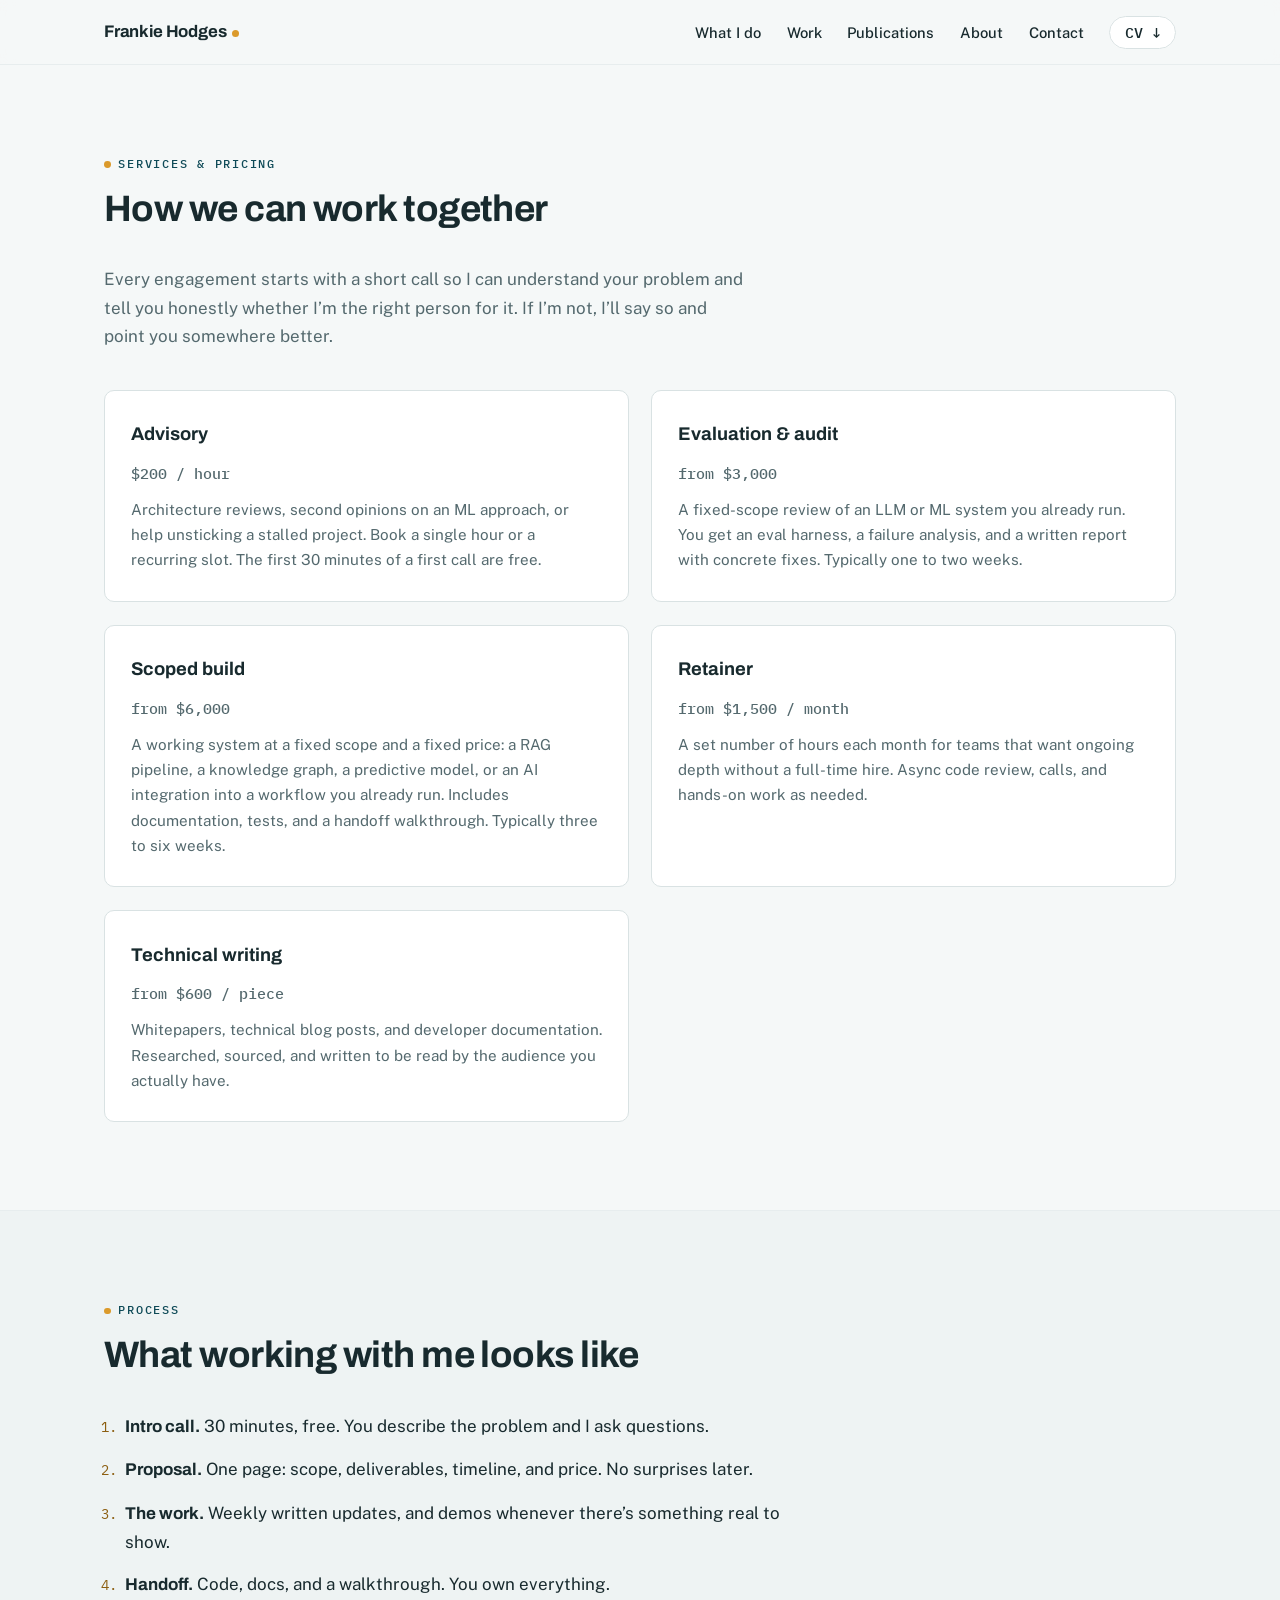
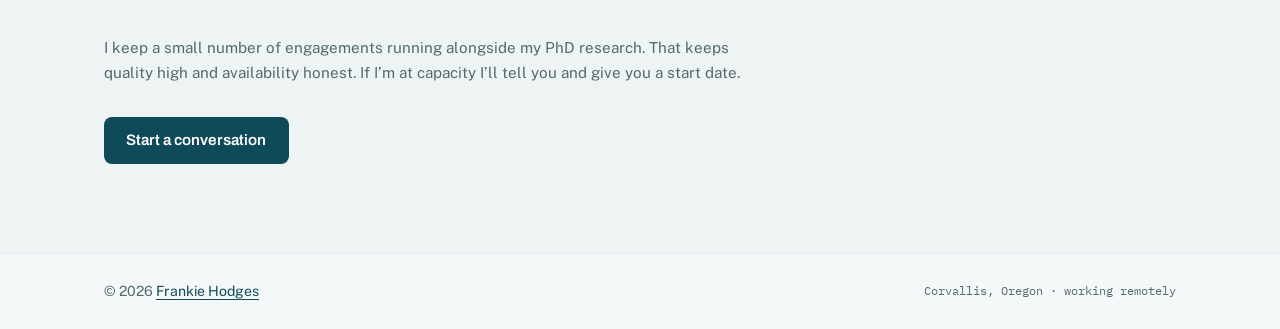
==== services.html @ 1e4df179 "Broaden services, add pricing page, human voice pass - Services expanded to four: RAG/LLM systems (i" ====
<!DOCTYPE html>
<html lang="en">

<head>
  <meta charset="UTF-8">
  <meta name="viewport" content="width=device-width, initial-scale=1.0">

  <title>Services &amp; Pricing — Frankie Hodges</title>
  <meta name="description"
    content="Engagement models and pricing for AI/ML consulting with Frankie Hodges: advisory, evaluations and audits, scoped builds, retainers, and technical writing.">
  <link rel="canonical" href="https://hodgesf.github.io/portfolio/services.html">

  <meta property="og:type" content="website">
  <meta property="og:title" content="Services &amp; Pricing — Frankie Hodges">
  <meta property="og:description"
    content="Advisory, evaluations and audits, scoped builds, retainers, and technical writing. Every engagement starts with a free 30-minute call.">
  <meta property="og:url" content="https://hodgesf.github.io/portfolio/services.html">
  <meta name="twitter:card" content="summary">

  <link rel="icon" href="./assets/img/favicon.svg" type="image/svg+xml">

  <link rel="preconnect" href="https://fonts.googleapis.com">
  <link rel="preconnect" href="https://fonts.gstatic.com" crossorigin>
  <link
    href="https://fonts.googleapis.com/css2?family=Archivo:wght@600;700;800&family=Public+Sans:ital,wght@0,400;0,500;0,600;1,400&family=IBM+Plex+Mono:wght@400;500&display=swap"
    rel="stylesheet">

  <link rel="stylesheet" href="./assets/css/style.css?v=2">
</head>

<body>
  <a class="skip-link" href="#main">Skip to content</a>

  <header class="site-header">
    <div class="wrap header-row">
      <a class="logo" href="./index.html">Frankie&nbsp;Hodges<span class="logo-dot" aria-hidden="true"></span></a>

      <button class="menu-toggle" aria-label="Toggle menu" aria-expanded="false">
        <span aria-hidden="true">&#9776;</span>
      </button>

      <nav class="site-nav" aria-label="Main">
        <ul>
          <li><a href="./index.html#services">What I do</a></li>
          <li><a href="./index.html#work">Work</a></li>
          <li><a href="./index.html#publications">Publications</a></li>
          <li><a href="./index.html#about">About</a></li>
          <li><a href="./index.html#contact">Contact</a></li>
          <li><a class="nav-cv" href="./assets/resume/FrankHodgesResume.pdf" download>CV&nbsp;&darr;</a></li>
        </ul>
      </nav>
    </div>
  </header>

  <main id="main">

    <section class="section">
      <div class="wrap">
        <p class="eyebrow">Services &amp; pricing</p>
        <h1 class="section-title">How we can work together</h1>
        <p class="page-intro">
          Every engagement starts with a short call so I can understand your problem
          and tell you honestly whether I&rsquo;m the right person for it. If
          I&rsquo;m not, I&rsquo;ll say so and point you somewhere better.
        </p>

        <div class="services-grid price-grid">
          <article class="service">
            <h3>Advisory</h3>
            <p class="price">$200 / hour</p>
            <p>
              Architecture reviews, second opinions on an ML approach, or help
              unsticking a stalled project. Book a single hour or a recurring slot.
              The first 30 minutes of a first call are free.
            </p>
          </article>

          <article class="service">
            <h3>Evaluation &amp; audit</h3>
            <p class="price">from $3,000</p>
            <p>
              A fixed-scope review of an LLM or ML system you already run. You get
              an eval harness, a failure analysis, and a written report with
              concrete fixes. Typically one to two weeks.
            </p>
          </article>

          <article class="service">
            <h3>Scoped build</h3>
            <p class="price">from $6,000</p>
            <p>
              A working system at a fixed scope and a fixed price: a RAG pipeline,
              a knowledge graph, a predictive model, or an AI integration into a
              workflow you already run. Includes documentation, tests, and a handoff
              walkthrough. Typically three to six weeks.
            </p>
          </article>

          <article class="service">
            <h3>Retainer</h3>
            <p class="price">from $1,500 / month</p>
            <p>
              A set number of hours each month for teams that want ongoing depth
              without a full-time hire. Async code review, calls, and hands-on work
              as needed.
            </p>
          </article>

          <article class="service">
            <h3>Technical writing</h3>
            <p class="price">from $600 / piece</p>
            <p>
              Whitepapers, technical blog posts, and developer documentation.
              Researched, sourced, and written to be read by the audience you
              actually have.
            </p>
          </article>
        </div>
      </div>
    </section>

    <section class="section section-alt">
      <div class="wrap">
        <p class="eyebrow">Process</p>
        <h2 class="section-title">What working with me looks like</h2>
        <ol class="steps">
          <li>
            <strong>Intro call.</strong> 30 minutes, free. You describe the
            problem and I ask questions.
          </li>
          <li>
            <strong>Proposal.</strong> One page: scope, deliverables, timeline,
            and price. No surprises later.
          </li>
          <li>
            <strong>The work.</strong> Weekly written updates, and demos whenever
            there&rsquo;s something real to show.
          </li>
          <li>
            <strong>Handoff.</strong> Code, docs, and a walkthrough. You own
            everything.
          </li>
        </ol>
        <p class="avail-note">
          I keep a small number of engagements running alongside my PhD research.
          That keeps quality high and availability honest. If I&rsquo;m at capacity
          I&rsquo;ll tell you and give you a start date.
        </p>
        <a class="btn btn-solid" href="./index.html#contact">Start a conversation</a>
      </div>
    </section>

  </main>

  <footer class="site-footer">
    <div class="wrap footer-row">
      <p>&copy; 2026 <a href="https://github.com/hodgesf" target="_blank" rel="noopener noreferrer">Frankie Hodges</a></p>
      <p class="footer-note">Corvallis, Oregon &middot; working remotely</p>
    </div>
  </footer>

  <script src="./assets/js/script.js"></script>
</body>

</html>
---- assets/css/style.css ----
/* ==========================================================================
   Frankie Hodges — biomedical AI & knowledge graph consulting
   Design: "clinical evidence dossier" — cool paper, deep petrol ink,
   a single amber accent, mono for identifiers and metrics.
   ========================================================================== */

:root {
  --ink: #182a2e;
  --petrol: #0e4a57;
  --petrol-deep: #0a3540;
  --paper: #f5f8f8;
  --card: #ffffff;
  --amber: #db9a2b;
  --amber-ink: #8c5e10;
  --amber-soft: #f7ecd6;
  --line: #d9e2e3;
  --line-soft: #e7edee;
  --muted: #54696e;

  --font-display: "Archivo", system-ui, sans-serif;
  --font-body: "Public Sans", system-ui, sans-serif;
  --font-mono: "IBM Plex Mono", ui-monospace, monospace;
}

/* ---------- reset & base ---------- */

*,
*::before,
*::after {
  box-sizing: border-box;
  margin: 0;
  padding: 0;
}

html {
  scroll-behavior: smooth;
  scroll-padding-top: 5rem;
}

body {
  font-family: var(--font-body);
  font-size: 1.0625rem;
  line-height: 1.65;
  color: var(--ink);
  background: var(--paper);
  -webkit-font-smoothing: antialiased;
}

img {
  max-width: 100%;
  display: block;
}

a {
  color: var(--petrol);
  text-decoration-thickness: 1px;
  text-underline-offset: 3px;
}

a:hover {
  color: var(--petrol-deep);
}

:focus-visible {
  outline: 2px solid var(--amber);
  outline-offset: 3px;
  border-radius: 2px;
}

.wrap {
  max-width: 1120px;
  margin-inline: auto;
  padding-inline: 1.5rem;
}

.skip-link {
  position: absolute;
  left: -999px;
  top: 0;
  background: var(--petrol);
  color: #fff;
  padding: 0.6rem 1rem;
  z-index: 100;
}

.skip-link:focus {
  left: 0;
}

/* ---------- typography helpers ---------- */

.eyebrow {
  font-family: var(--font-mono);
  font-size: 0.78rem;
  font-weight: 500;
  letter-spacing: 0.14em;
  text-transform: uppercase;
  color: var(--petrol);
  margin-bottom: 0.9rem;
}

.eyebrow::before {
  content: "";
  display: inline-block;
  width: 0.55em;
  height: 0.55em;
  background: var(--amber);
  border-radius: 50%;
  margin-right: 0.6em;
  vertical-align: baseline;
}

.section-title {
  font-family: var(--font-display);
  font-size: clamp(1.7rem, 3.2vw, 2.3rem);
  font-weight: 700;
  letter-spacing: -0.015em;
  line-height: 1.15;
  margin-bottom: 2.2rem;
}

.section-title.subhead {
  margin-top: 4.5rem;
  font-size: clamp(1.3rem, 2.4vw, 1.6rem);
}

/* ---------- header ---------- */

.site-header {
  position: sticky;
  top: 0;
  z-index: 50;
  background: color-mix(in srgb, var(--paper) 88%, transparent);
  backdrop-filter: blur(8px);
  border-bottom: 1px solid var(--line-soft);
}

.header-row {
  display: flex;
  align-items: center;
  justify-content: space-between;
  gap: 1rem;
  min-height: 4rem;
}

.logo {
  font-family: var(--font-display);
  font-weight: 700;
  font-size: 1.05rem;
  letter-spacing: -0.01em;
  color: var(--ink);
  text-decoration: none;
  white-space: nowrap;
}

.logo-dot {
  display: inline-block;
  width: 0.42em;
  height: 0.42em;
  background: var(--amber);
  border-radius: 50%;
  margin-left: 0.3em;
}

.site-nav ul {
  display: flex;
  align-items: center;
  gap: 1.6rem;
  list-style: none;
}

.site-nav a {
  font-size: 0.92rem;
  font-weight: 500;
  color: var(--ink);
  text-decoration: none;
}

.site-nav a:hover {
  color: var(--petrol);
}

.nav-cv {
  font-family: var(--font-mono);
  font-size: 0.82rem;
  border: 1px solid var(--line);
  border-radius: 999px;
  padding: 0.35rem 0.9rem;
  background: var(--card);
}

.menu-toggle {
  display: none;
  background: none;
  border: 1px solid var(--line);
  border-radius: 6px;
  font-size: 1.2rem;
  line-height: 1;
  padding: 0.35rem 0.6rem;
  color: var(--ink);
  cursor: pointer;
}

/* ---------- hero ---------- */

.hero {
  padding-block: 5.5rem 4rem;
  border-bottom: 1px solid var(--line-soft);
  overflow: hidden;
}

.hero-grid {
  display: grid;
  grid-template-columns: 1.05fr 0.95fr;
  gap: 3rem;
  align-items: center;
}

.hero h1 {
  font-family: var(--font-display);
  font-size: clamp(2.2rem, 5vw, 3.4rem);
  font-weight: 800;
  letter-spacing: -0.025em;
  line-height: 1.08;
  margin-bottom: 1.4rem;
}

.hero h1 em {
  font-style: normal;
  color: var(--petrol);
  box-shadow: inset 0 -0.32em 0 var(--amber-soft);
}

.hero-sub {
  max-width: 34rem;
  color: var(--muted);
  margin-bottom: 2rem;
}

.hero-ctas {
  display: flex;
  flex-wrap: wrap;
  gap: 0.9rem;
  margin-bottom: 2.2rem;
}

.hero-proof {
  font-family: var(--font-mono);
  font-size: 0.78rem;
  letter-spacing: 0.02em;
  color: var(--muted);
}

/* buttons */

.btn {
  display: inline-block;
  font-family: var(--font-display);
  font-weight: 600;
  font-size: 0.95rem;
  padding: 0.7rem 1.4rem;
  border-radius: 8px;
  text-decoration: none;
  border: 1px solid transparent;
  transition: background 0.15s ease, color 0.15s ease, border-color 0.15s ease;
}

.btn-solid {
  background: var(--petrol);
  color: #fff;
  border: none;
  cursor: pointer;
}

.btn-solid:hover {
  background: var(--petrol-deep);
  color: #fff;
}

.btn-ghost {
  border-color: var(--line);
  color: var(--ink);
  background: var(--card);
}

.btn-ghost:hover {
  border-color: var(--petrol);
  color: var(--petrol);
}

/* hero graph */

.hero-graph {
  justify-self: end;
  width: min(100%, 480px);
}

.hero-graph svg {
  width: 100%;
  height: auto;
}

.g-edges-faint line {
  stroke: var(--line);
  stroke-width: 1;
}

.g-edges-path line {
  stroke: var(--petrol);
  stroke-width: 1.8;
}

.treats-edge {
  stroke: var(--amber);
  stroke-width: 1.8;
  stroke-dasharray: 6 5;
}

.node {
  fill: var(--card);
  stroke: var(--muted);
  stroke-width: 1.4;
}

.node-path {
  stroke: var(--petrol);
  stroke-width: 2;
}

.t-label {
  font-family: var(--font-mono);
  font-size: 10.5px;
  fill: var(--ink);
}

.t-faint {
  fill: var(--muted);
  opacity: 0.75;
}

.t-amber {
  fill: var(--amber-ink);
}

.graph-caption {
  font-family: var(--font-mono);
  font-size: 0.75rem;
  color: var(--muted);
  text-align: right;
  margin-top: 0.6rem;
}

.graph-caption span {
  color: var(--amber-ink);
}

@keyframes drawpath {
  from {
    stroke-dashoffset: 420;
  }
  to {
    stroke-dashoffset: 0;
  }
}

@media (prefers-reduced-motion: no-preference) {
  .treats-edge {
    stroke-dasharray: 6 5;
    stroke-dashoffset: 420;
    animation: drawpath 1.8s ease 0.5s forwards;
  }
}

/* ---------- credibility strip ---------- */

.cred {
  background: var(--petrol-deep);
  color: #e8f0f0;
  padding-block: 2.2rem;
}

.cred-row {
  display: grid;
  grid-template-columns: repeat(4, 1fr);
  gap: 2rem;
}

.cred-item {
  border-left: 2px solid var(--amber);
  padding-left: 1rem;
}

.cred-item strong {
  display: block;
  font-family: var(--font-display);
  font-weight: 700;
  font-size: 1rem;
  margin-bottom: 0.2rem;
  color: #fff;
}

.cred-item span {
  font-size: 0.85rem;
  color: #b8cccd;
  line-height: 1.45;
}

/* ---------- sections ---------- */

.section {
  padding-block: 5.5rem;
}

.section-alt {
  background: #eef3f3;
  border-block: 1px solid var(--line-soft);
}

/* ---------- services ---------- */

.services-grid {
  display: grid;
  grid-template-columns: repeat(2, 1fr);
  gap: 1.4rem;
}

.services-aside {
  margin-top: 1.8rem;
  max-width: 42rem;
  font-size: 0.95rem;
  color: var(--muted);
}

.services-cta {
  display: inline-block;
  margin-top: 1rem;
  font-family: var(--font-display);
  font-weight: 600;
  font-size: 0.98rem;
  text-decoration: none;
}

.services-cta:hover {
  text-decoration: underline;
}

.service {
  background: var(--card);
  border: 1px solid var(--line);
  border-radius: 10px;
  padding: 1.8rem 1.6rem;
}

.service h3 {
  font-family: var(--font-display);
  font-size: 1.15rem;
  font-weight: 700;
  margin-bottom: 0.7rem;
}

.service p {
  font-size: 0.95rem;
  color: var(--muted);
}

/* ---------- services & pricing page ---------- */

.page-intro {
  max-width: 40rem;
  color: var(--muted);
  margin-bottom: 2.5rem;
}

.price {
  font-family: var(--font-mono);
  font-size: 0.92rem;
  font-weight: 500;
  color: var(--amber-ink);
  margin-bottom: 0.7rem;
}

.steps {
  max-width: 44rem;
  padding-left: 1.3rem;
  margin-bottom: 2.2rem;
  display: flex;
  flex-direction: column;
  gap: 0.9rem;
}

.steps li::marker {
  font-family: var(--font-mono);
  font-size: 0.85rem;
  color: var(--amber-ink);
}

.steps strong {
  font-family: var(--font-display);
  font-weight: 700;
}

.avail-note {
  max-width: 42rem;
  font-size: 0.95rem;
  color: var(--muted);
  margin-bottom: 2rem;
}

/* ---------- case studies ---------- */

.case {
  background: var(--card);
  border: 1px solid var(--line);
  border-radius: 12px;
  padding: 2.4rem 2.2rem;
  margin-bottom: 1.8rem;
}

.case-role {
  font-family: var(--font-mono);
  font-size: 0.74rem;
  font-weight: 500;
  letter-spacing: 0.1em;
  text-transform: uppercase;
  color: var(--amber-ink);
  margin-bottom: 0.8rem;
}

.case h3 {
  font-family: var(--font-display);
  font-size: clamp(1.25rem, 2.4vw, 1.55rem);
  font-weight: 700;
  letter-spacing: -0.01em;
  line-height: 1.25;
  margin-bottom: 0.9rem;
}

.case-lede {
  max-width: 46rem;
  margin-bottom: 1.6rem;
}

.case-body {
  display: grid;
  grid-template-columns: 1.5fr 1fr;
  gap: 2.4rem;
  margin-bottom: 1.6rem;
}

.case-text p {
  font-size: 0.97rem;
  color: var(--muted);
}

.case-metrics {
  list-style: none;
  border-left: 1px solid var(--line);
  padding-left: 1.6rem;
  display: flex;
  flex-direction: column;
  gap: 0.85rem;
}

.case-metrics li {
  font-size: 0.85rem;
  color: var(--muted);
  line-height: 1.45;
}

.metric {
  display: block;
  font-family: var(--font-mono);
  font-weight: 500;
  font-size: 1.05rem;
  color: var(--petrol);
}

.case-tags {
  font-family: var(--font-mono);
  font-size: 0.76rem;
  color: var(--muted);
  margin-bottom: 0.9rem;
}

.case-links {
  display: flex;
  flex-wrap: wrap;
  gap: 1.4rem;
  font-size: 0.92rem;
  font-weight: 500;
}

.case-note {
  color: var(--muted);
  font-style: italic;
}

/* ---------- more work ---------- */

.morework {
  list-style: none;
}

.morework li {
  display: grid;
  grid-template-columns: 11rem 6.5rem 1fr;
  gap: 1.4rem;
  align-items: baseline;
  padding-block: 1.1rem;
  border-top: 1px solid var(--line);
}

.morework li:last-child {
  border-bottom: 1px solid var(--line);
}

.morework a {
  font-family: var(--font-display);
  font-weight: 600;
  font-size: 0.98rem;
  text-decoration: none;
}

.morework a:hover {
  text-decoration: underline;
}

.mw-role {
  font-family: var(--font-mono);
  font-size: 0.72rem;
  letter-spacing: 0.08em;
  text-transform: uppercase;
  color: var(--amber-ink);
}

.mw-desc {
  font-size: 0.92rem;
  color: var(--muted);
}

/* ---------- publications ---------- */

.pubs {
  list-style: none;
  max-width: 50rem;
}

.pubs li {
  padding-block: 1.2rem;
  border-top: 1px solid var(--line);
}

.pubs li:last-child {
  border-bottom: 1px solid var(--line);
}

.pubs p {
  font-size: 0.97rem;
}

.pubs a {
  font-family: var(--font-mono);
  font-size: 0.85rem;
  word-break: break-all;
}

/* ---------- about ---------- */

.about-grid {
  display: grid;
  grid-template-columns: 0.8fr 1.2fr;
  gap: 3.5rem;
  align-items: start;
}

.about-photo {
  position: relative;
  isolation: isolate;
}

.about-photo img {
  border-radius: 12px;
  border: 1px solid var(--line);
  aspect-ratio: 1 / 1;
  object-fit: cover;
  object-position: 50% 65%;
}

.about-photo::after {
  content: "";
  position: absolute;
  inset: 0.9rem -0.9rem -0.9rem 0.9rem;
  border: 1px solid var(--amber);
  border-radius: 12px;
  z-index: -1;
}

.about-copy p {
  margin-bottom: 1.1rem;
  max-width: 40rem;
}

.about-aside {
  font-size: 0.92rem;
  color: var(--muted);
}

/* ---------- contact ---------- */

.contact-grid {
  display: grid;
  grid-template-columns: 1fr 1.1fr;
  gap: 3.5rem;
  align-items: start;
}

.contact-copy p {
  max-width: 30rem;
  margin-bottom: 1.6rem;
}

.contact-links {
  list-style: none;
  display: flex;
  flex-direction: column;
  gap: 0.7rem;
  font-weight: 500;
}

.contact-form {
  background: var(--card);
  border: 1px solid var(--line);
  border-radius: 12px;
  padding: 2rem;
  display: flex;
  flex-direction: column;
  gap: 1.1rem;
}

.contact-form label {
  display: flex;
  flex-direction: column;
  gap: 0.35rem;
}

.contact-form label span {
  font-family: var(--font-mono);
  font-size: 0.75rem;
  letter-spacing: 0.08em;
  text-transform: uppercase;
  color: var(--muted);
}

.contact-form input,
.contact-form textarea {
  font-family: var(--font-body);
  font-size: 1rem;
  color: var(--ink);
  background: var(--paper);
  border: 1px solid var(--line);
  border-radius: 8px;
  padding: 0.7rem 0.9rem;
  resize: vertical;
}

.contact-form input:focus,
.contact-form textarea:focus {
  outline: 2px solid var(--amber);
  outline-offset: 1px;
  border-color: transparent;
}

.contact-form .btn-solid {
  align-self: flex-start;
}

/* ---------- footer ---------- */

.site-footer {
  border-top: 1px solid var(--line-soft);
  padding-block: 1.6rem;
}

.footer-row {
  display: flex;
  justify-content: space-between;
  flex-wrap: wrap;
  gap: 0.5rem;
  font-size: 0.88rem;
  color: var(--muted);
}

.footer-note {
  font-family: var(--font-mono);
  font-size: 0.78rem;
}

/* ---------- responsive ---------- */

@media (max-width: 940px) {
  .hero-grid {
    grid-template-columns: 1fr;
    gap: 2.5rem;
  }

  .hero-graph {
    justify-self: center;
    width: min(100%, 420px);
  }

  .cred-row {
    grid-template-columns: repeat(2, 1fr);
    gap: 1.6rem;
  }

  .services-grid {
    grid-template-columns: 1fr;
  }

  .case-body {
    grid-template-columns: 1fr;
    gap: 1.6rem;
  }

  .case-metrics {
    border-left: none;
    border-top: 1px solid var(--line);
    padding-left: 0;
    padding-top: 1.4rem;
  }

  .about-grid,
  .contact-grid {
    grid-template-columns: 1fr;
    gap: 2.5rem;
  }

  .about-photo {
    max-width: 340px;
  }
}

@media (max-width: 700px) {
  .menu-toggle {
    display: block;
  }

  .site-nav {
    display: none;
    position: absolute;
    top: 100%;
    left: 0;
    right: 0;
    background: var(--card);
    border-bottom: 1px solid var(--line);
    padding: 1rem 1.5rem 1.4rem;
  }

  .site-header.nav-open .site-nav {
    display: block;
  }

  .site-nav ul {
    flex-direction: column;
    align-items: flex-start;
    gap: 1rem;
  }

  .section {
    padding-block: 4rem;
  }

  .hero {
    padding-block: 3.5rem 3rem;
  }

  .case {
    padding: 1.8rem 1.4rem;
  }

  .morework li {
    grid-template-columns: 1fr;
    gap: 0.3rem;
  }

  .cred-row {
    grid-template-columns: 1fr;
  }
}

@media (prefers-reduced-motion: reduce) {
  html {
    scroll-behavior: auto;
  }

  .treats-edge {
    animation: none;
    stroke-dashoffset: 0;
  }
}
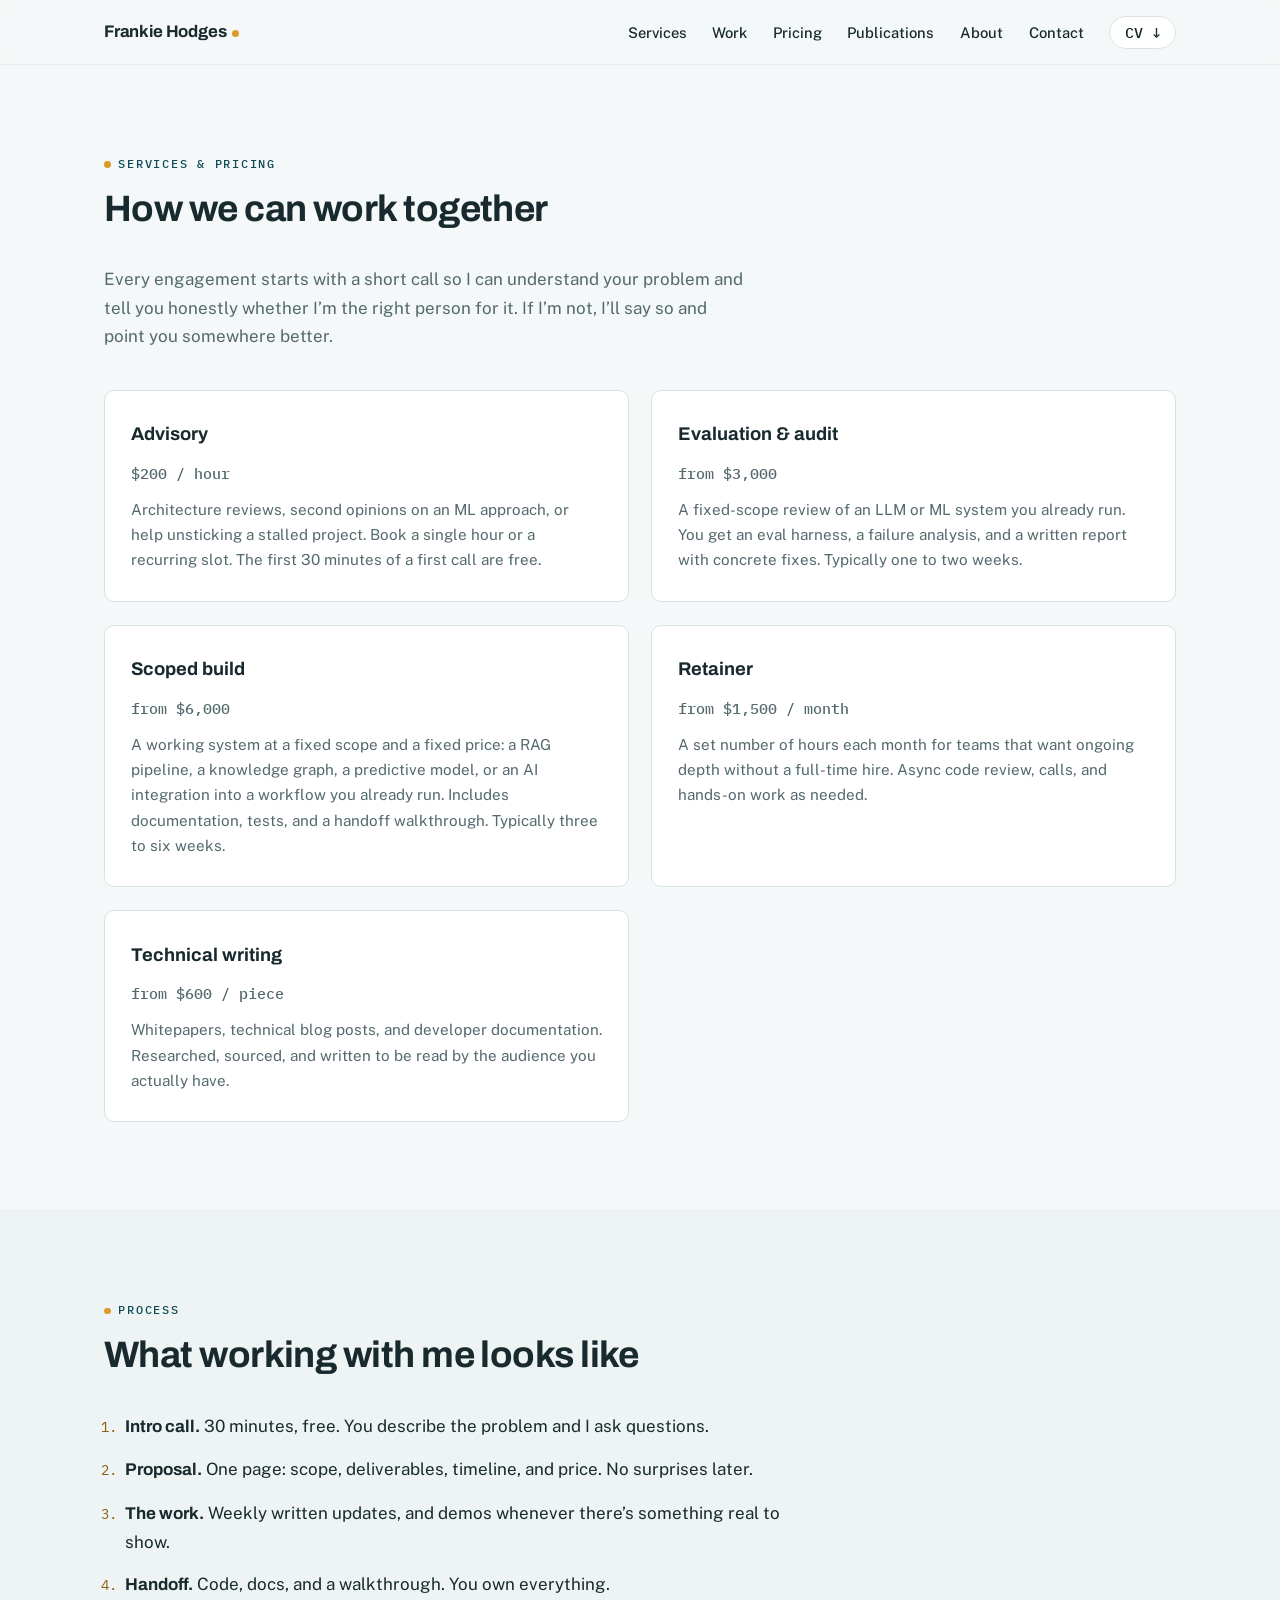
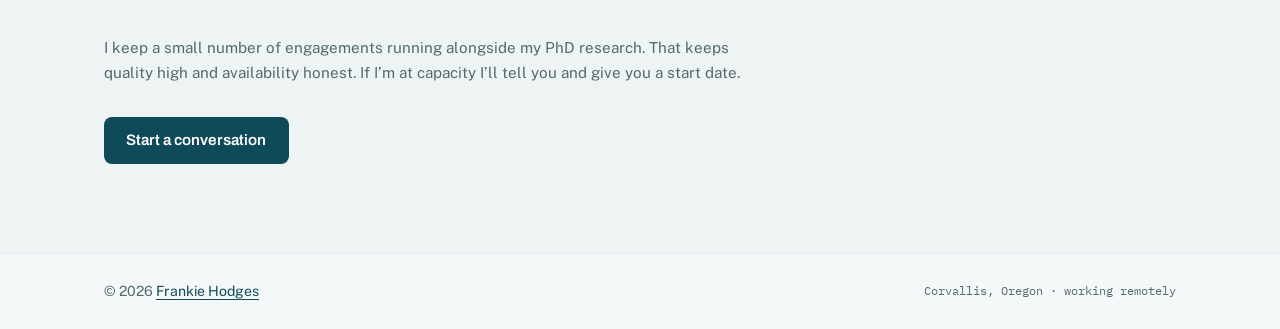
==== commit eae88f8d: "Add Pricing to main nav on both pages Co-Authored-By: Claude Fable 5 <noreply@anthropic.com>" ====
--- a/services.html
+++ b/services.html
@@ -41,8 +41,9 @@
 
       <nav class="site-nav" aria-label="Main">
         <ul>
-          <li><a href="./index.html#services">What I do</a></li>
+          <li><a href="./index.html#services">Services</a></li>
           <li><a href="./index.html#work">Work</a></li>
+          <li><a href="./services.html" aria-current="page">Pricing</a></li>
           <li><a href="./index.html#publications">Publications</a></li>
           <li><a href="./index.html#about">About</a></li>
           <li><a href="./index.html#contact">Contact</a></li>
